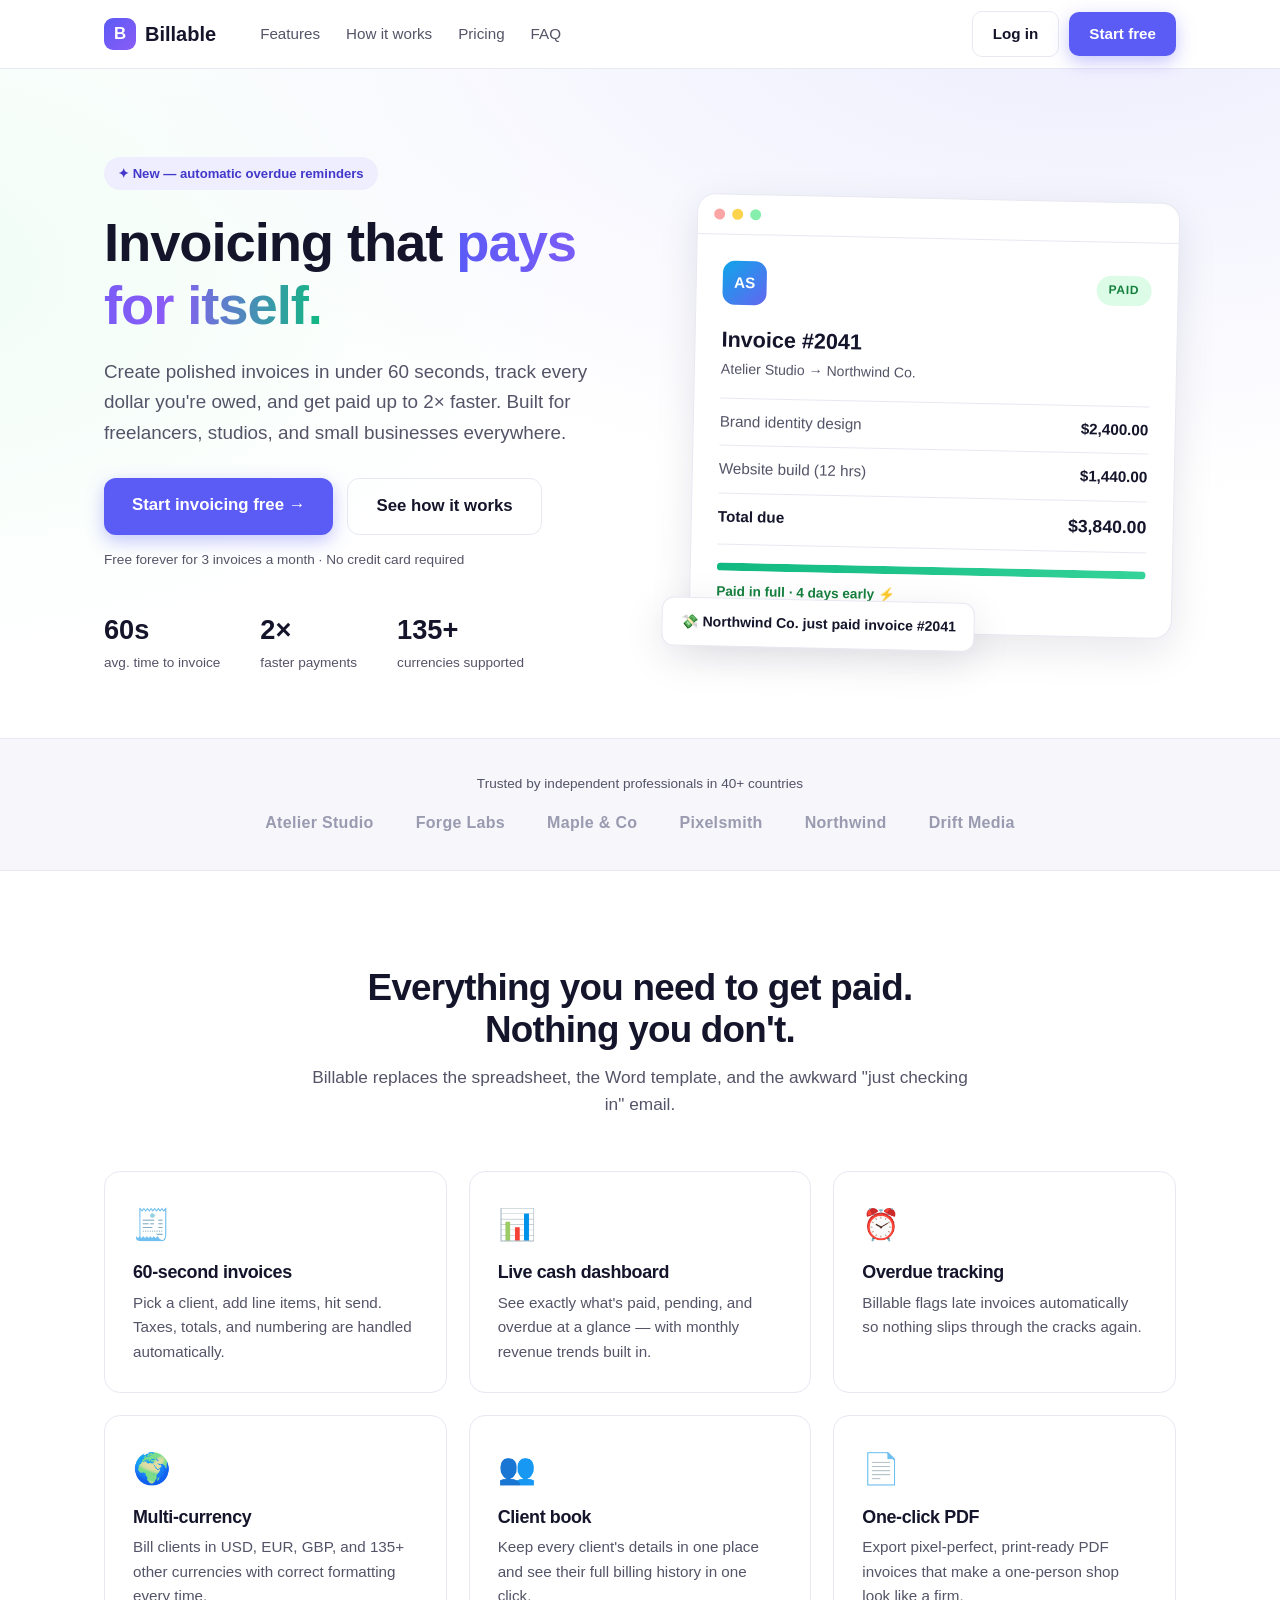
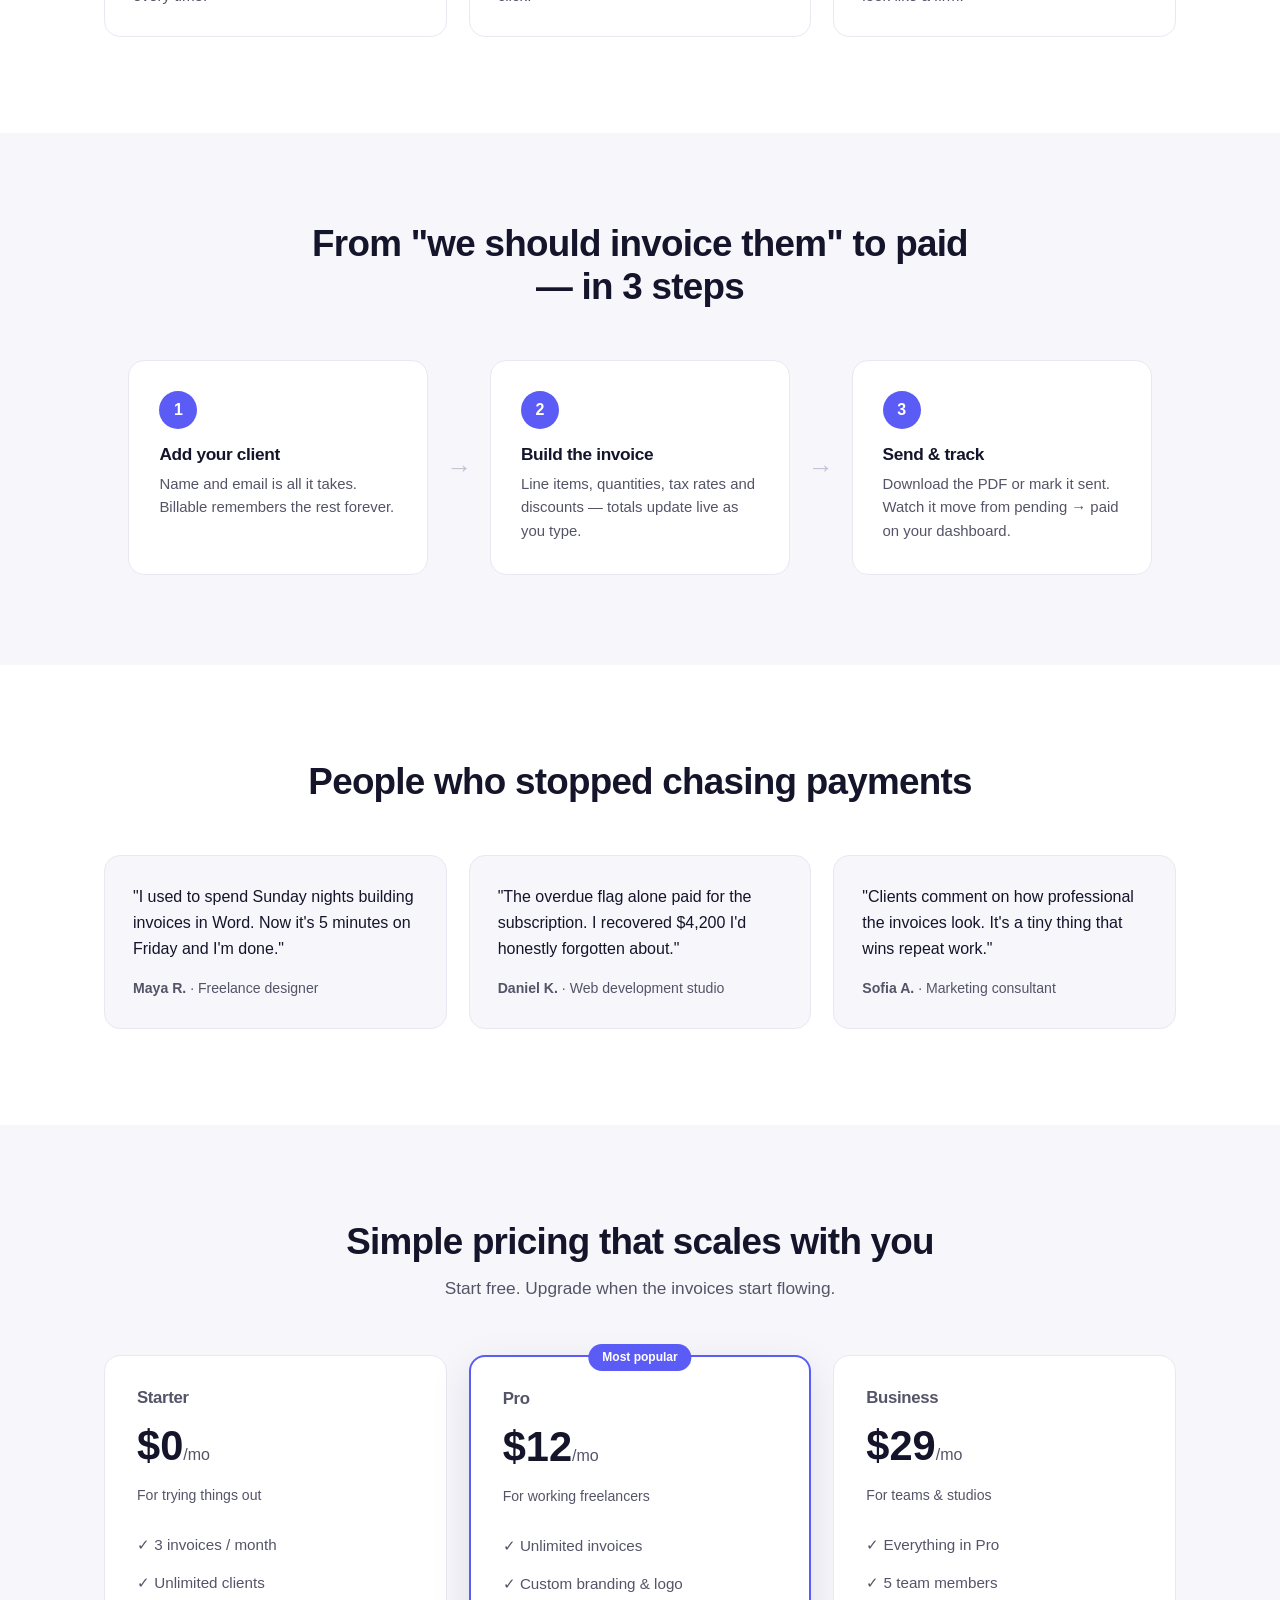
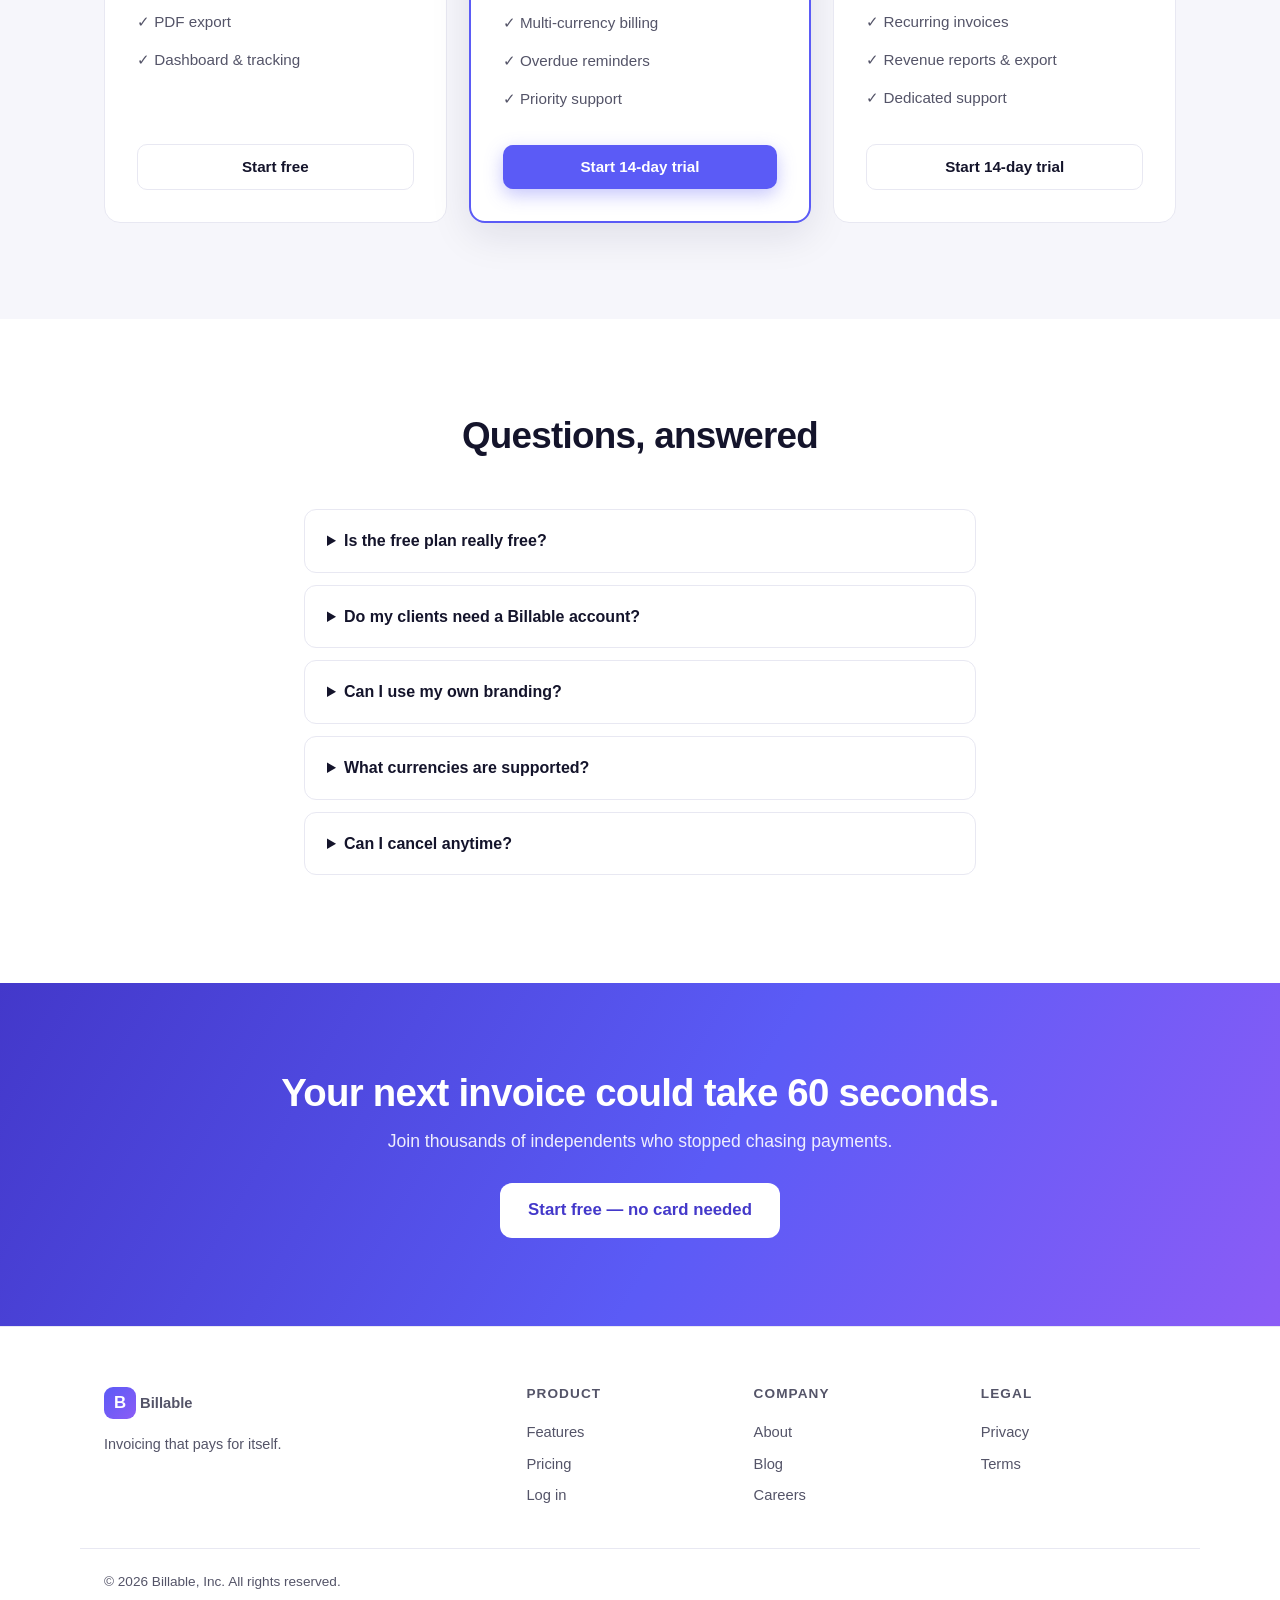
==== index.html @ 3b069d5a "Build Billable: invoicing SaaS with landing page and full web app - Marketing landing page with feat" ====
<!DOCTYPE html>
<html lang="en">
<head>
<meta charset="UTF-8">
<meta name="viewport" content="width=device-width, initial-scale=1.0">
<title>Billable — Invoicing that pays for itself</title>
<meta name="description" content="Billable is the fastest way for freelancers and small businesses to create beautiful invoices, track payments, and get paid on time.">
<link rel="icon" href="data:image/svg+xml,<svg xmlns='http://www.w3.org/2000/svg' viewBox='0 0 100 100'><rect width='100' height='100' rx='22' fill='%235b5bf6'/><text x='50' y='70' font-size='58' text-anchor='middle' fill='white' font-family='Arial' font-weight='bold'>B</text></svg>">
<link rel="preconnect" href="https://fonts.googleapis.com">
<link rel="stylesheet" href="css/landing.css">
</head>
<body>

<header class="nav-wrap">
  <nav class="nav container">
    <a class="logo" href="index.html"><span class="logo-mark">B</span> Billable</a>
    <div class="nav-links" id="navLinks">
      <a href="#features">Features</a>
      <a href="#how">How it works</a>
      <a href="#pricing">Pricing</a>
      <a href="#faq">FAQ</a>
    </div>
    <div class="nav-cta">
      <a href="app.html" class="btn btn-ghost">Log in</a>
      <a href="app.html#signup" class="btn btn-primary">Start free</a>
    </div>
    <button class="nav-burger" id="navBurger" aria-label="Menu">☰</button>
  </nav>
</header>

<main>
  <!-- HERO -->
  <section class="hero">
    <div class="container hero-grid">
      <div class="hero-copy">
        <div class="pill">✦ New — automatic overdue reminders</div>
        <h1>Invoicing that <span class="grad">pays for itself.</span></h1>
        <p class="lead">Create polished invoices in under 60 seconds, track every dollar you're owed, and get paid up to 2× faster. Built for freelancers, studios, and small businesses everywhere.</p>
        <div class="hero-actions">
          <a href="app.html#signup" class="btn btn-primary btn-lg">Start invoicing free →</a>
          <a href="#how" class="btn btn-ghost btn-lg">See how it works</a>
        </div>
        <p class="micro">Free forever for 3 invoices a month · No credit card required</p>
        <div class="hero-stats">
          <div><strong>60s</strong><span>avg. time to invoice</span></div>
          <div><strong>2×</strong><span>faster payments</span></div>
          <div><strong>135+</strong><span>currencies supported</span></div>
        </div>
      </div>
      <div class="hero-visual">
        <div class="mock-window">
          <div class="mock-bar"><span></span><span></span><span></span></div>
          <div class="mock-body">
            <div class="mock-invoice">
              <div class="mi-head">
                <div class="mi-logo">AS</div>
                <div class="mi-status">PAID</div>
              </div>
              <div class="mi-title">Invoice #2041</div>
              <div class="mi-sub">Atelier Studio → Northwind Co.</div>
              <div class="mi-rows">
                <div class="mi-row"><span>Brand identity design</span><b>$2,400.00</b></div>
                <div class="mi-row"><span>Website build (12 hrs)</span><b>$1,440.00</b></div>
                <div class="mi-row mi-total"><span>Total due</span><b>$3,840.00</b></div>
              </div>
              <div class="mi-paidbar"><div></div></div>
              <div class="mi-foot">Paid in full · 4 days early ⚡</div>
            </div>
            <div class="mock-toast">💸 Northwind Co. just paid invoice #2041</div>
          </div>
        </div>
      </div>
    </div>
  </section>

  <!-- LOGOS -->
  <section class="logos">
    <div class="container">
      <p>Trusted by independent professionals in 40+ countries</p>
      <div class="logo-row">
        <span>Atelier&nbsp;Studio</span><span>Forge&nbsp;Labs</span><span>Maple&nbsp;&amp;&nbsp;Co</span><span>Pixelsmith</span><span>Northwind</span><span>Drift&nbsp;Media</span>
      </div>
    </div>
  </section>

  <!-- FEATURES -->
  <section class="features" id="features">
    <div class="container">
      <div class="section-head">
        <h2>Everything you need to get paid. Nothing you don't.</h2>
        <p>Billable replaces the spreadsheet, the Word template, and the awkward "just checking in" email.</p>
      </div>
      <div class="feature-grid">
        <div class="feature-card">
          <div class="fc-icon">🧾</div>
          <h3>60-second invoices</h3>
          <p>Pick a client, add line items, hit send. Taxes, totals, and numbering are handled automatically.</p>
        </div>
        <div class="feature-card">
          <div class="fc-icon">📊</div>
          <h3>Live cash dashboard</h3>
          <p>See exactly what's paid, pending, and overdue at a glance — with monthly revenue trends built in.</p>
        </div>
        <div class="feature-card">
          <div class="fc-icon">⏰</div>
          <h3>Overdue tracking</h3>
          <p>Billable flags late invoices automatically so nothing slips through the cracks again.</p>
        </div>
        <div class="feature-card">
          <div class="fc-icon">🌍</div>
          <h3>Multi-currency</h3>
          <p>Bill clients in USD, EUR, GBP, and 135+ other currencies with correct formatting every time.</p>
        </div>
        <div class="feature-card">
          <div class="fc-icon">👥</div>
          <h3>Client book</h3>
          <p>Keep every client's details in one place and see their full billing history in one click.</p>
        </div>
        <div class="feature-card">
          <div class="fc-icon">📄</div>
          <h3>One-click PDF</h3>
          <p>Export pixel-perfect, print-ready PDF invoices that make a one-person shop look like a firm.</p>
        </div>
      </div>
    </div>
  </section>

  <!-- HOW IT WORKS -->
  <section class="how" id="how">
    <div class="container">
      <div class="section-head">
        <h2>From "we should invoice them" to paid — in 3 steps</h2>
      </div>
      <div class="steps">
        <div class="step">
          <div class="step-num">1</div>
          <h3>Add your client</h3>
          <p>Name and email is all it takes. Billable remembers the rest forever.</p>
        </div>
        <div class="step-arrow">→</div>
        <div class="step">
          <div class="step-num">2</div>
          <h3>Build the invoice</h3>
          <p>Line items, quantities, tax rates and discounts — totals update live as you type.</p>
        </div>
        <div class="step-arrow">→</div>
        <div class="step">
          <div class="step-num">3</div>
          <h3>Send &amp; track</h3>
          <p>Download the PDF or mark it sent. Watch it move from pending → paid on your dashboard.</p>
        </div>
      </div>
    </div>
  </section>

  <!-- TESTIMONIALS -->
  <section class="quotes">
    <div class="container">
      <div class="section-head"><h2>People who stopped chasing payments</h2></div>
      <div class="quote-grid">
        <figure class="quote">
          <blockquote>"I used to spend Sunday nights building invoices in Word. Now it's 5 minutes on Friday and I'm done."</blockquote>
          <figcaption><b>Maya R.</b> · Freelance designer</figcaption>
        </figure>
        <figure class="quote">
          <blockquote>"The overdue flag alone paid for the subscription. I recovered $4,200 I'd honestly forgotten about."</blockquote>
          <figcaption><b>Daniel K.</b> · Web development studio</figcaption>
        </figure>
        <figure class="quote">
          <blockquote>"Clients comment on how professional the invoices look. It's a tiny thing that wins repeat work."</blockquote>
          <figcaption><b>Sofia A.</b> · Marketing consultant</figcaption>
        </figure>
      </div>
    </div>
  </section>

  <!-- PRICING -->
  <section class="pricing" id="pricing">
    <div class="container">
      <div class="section-head">
        <h2>Simple pricing that scales with you</h2>
        <p>Start free. Upgrade when the invoices start flowing.</p>
      </div>
      <div class="price-grid">
        <div class="price-card">
          <h3>Starter</h3>
          <div class="price"><span>$0</span>/mo</div>
          <p class="price-sub">For trying things out</p>
          <ul>
            <li>✓ 3 invoices / month</li>
            <li>✓ Unlimited clients</li>
            <li>✓ PDF export</li>
            <li>✓ Dashboard &amp; tracking</li>
          </ul>
          <a href="app.html#signup" class="btn btn-ghost btn-block">Start free</a>
        </div>
        <div class="price-card price-featured">
          <div class="badge">Most popular</div>
          <h3>Pro</h3>
          <div class="price"><span>$12</span>/mo</div>
          <p class="price-sub">For working freelancers</p>
          <ul>
            <li>✓ Unlimited invoices</li>
            <li>✓ Custom branding &amp; logo</li>
            <li>✓ Multi-currency billing</li>
            <li>✓ Overdue reminders</li>
            <li>✓ Priority support</li>
          </ul>
          <a href="app.html#signup" class="btn btn-primary btn-block">Start 14-day trial</a>
        </div>
        <div class="price-card">
          <h3>Business</h3>
          <div class="price"><span>$29</span>/mo</div>
          <p class="price-sub">For teams &amp; studios</p>
          <ul>
            <li>✓ Everything in Pro</li>
            <li>✓ 5 team members</li>
            <li>✓ Recurring invoices</li>
            <li>✓ Revenue reports &amp; export</li>
            <li>✓ Dedicated support</li>
          </ul>
          <a href="app.html#signup" class="btn btn-ghost btn-block">Start 14-day trial</a>
        </div>
      </div>
    </div>
  </section>

  <!-- FAQ -->
  <section class="faq" id="faq">
    <div class="container faq-narrow">
      <div class="section-head"><h2>Questions, answered</h2></div>
      <details><summary>Is the free plan really free?</summary><p>Yes — 3 invoices per month, forever, with no credit card required. Upgrade only when you outgrow it.</p></details>
      <details><summary>Do my clients need a Billable account?</summary><p>No. You send them a standard PDF invoice. They never have to sign up for anything.</p></details>
      <details><summary>Can I use my own branding?</summary><p>Pro and Business plans let you add your business name, logo mark, and accent details to every invoice.</p></details>
      <details><summary>What currencies are supported?</summary><p>USD, EUR, GBP, CAD, AUD, JPY, INR and 130+ more — formatted correctly for each region.</p></details>
      <details><summary>Can I cancel anytime?</summary><p>Anytime, in one click, no emails to support required. Your data stays exportable.</p></details>
    </div>
  </section>

  <!-- FINAL CTA -->
  <section class="final-cta">
    <div class="container">
      <h2>Your next invoice could take 60 seconds.</h2>
      <p>Join thousands of independents who stopped chasing payments.</p>
      <a href="app.html#signup" class="btn btn-light btn-lg">Start free — no card needed</a>
    </div>
  </section>
</main>

<footer class="footer">
  <div class="container footer-grid">
    <div>
      <a class="logo" href="index.html"><span class="logo-mark">B</span> Billable</a>
      <p>Invoicing that pays for itself.</p>
    </div>
    <div>
      <h4>Product</h4>
      <a href="#features">Features</a>
      <a href="#pricing">Pricing</a>
      <a href="app.html">Log in</a>
    </div>
    <div>
      <h4>Company</h4>
      <a href="#">About</a>
      <a href="#">Blog</a>
      <a href="#">Careers</a>
    </div>
    <div>
      <h4>Legal</h4>
      <a href="#">Privacy</a>
      <a href="#">Terms</a>
    </div>
  </div>
  <div class="container footer-base">© 2026 Billable, Inc. All rights reserved.</div>
</footer>

<script>
document.getElementById('navBurger').addEventListener('click', () => {
  document.getElementById('navLinks').classList.toggle('open');
});
// Reveal-on-scroll
const io = new IntersectionObserver(entries => {
  entries.forEach(e => { if (e.isIntersecting) e.target.classList.add('in'); });
}, { threshold: 0.12 });
document.querySelectorAll('.feature-card, .step, .quote, .price-card, .section-head').forEach(el => {
  el.classList.add('reveal'); io.observe(el);
});
</script>
</body>
</html>
---- css/landing.css ----
:root {
  --ink: #14142b;
  --ink-soft: #545468;
  --bg: #ffffff;
  --bg-soft: #f6f6fb;
  --line: #e8e8f2;
  --brand: #5b5bf6;
  --brand-deep: #4338ca;
  --brand-soft: #eeeefe;
  --accent: #10b981;
  --radius: 16px;
  --shadow: 0 12px 40px rgba(20, 20, 60, 0.10);
  font-size: 16px;
}

* { margin: 0; padding: 0; box-sizing: border-box; }
html { scroll-behavior: smooth; }
body {
  font-family: "Segoe UI", -apple-system, BlinkMacSystemFont, Roboto, "Helvetica Neue", Arial, sans-serif;
  color: var(--ink);
  background: var(--bg);
  line-height: 1.6;
  -webkit-font-smoothing: antialiased;
}
.container { max-width: 1120px; margin: 0 auto; padding: 0 24px; }
h1, h2, h3 { line-height: 1.15; letter-spacing: -0.02em; }
a { text-decoration: none; color: inherit; }

/* ---------- Buttons ---------- */
.btn {
  display: inline-block; padding: 10px 20px; border-radius: 10px;
  font-weight: 600; font-size: 0.95rem; transition: all .18s ease; cursor: pointer; border: none;
}
.btn-primary { background: var(--brand); color: #fff; box-shadow: 0 6px 18px rgba(91,91,246,.35); }
.btn-primary:hover { background: var(--brand-deep); transform: translateY(-1px); }
.btn-ghost { background: transparent; color: var(--ink); border: 1.5px solid var(--line); }
.btn-ghost:hover { border-color: var(--brand); color: var(--brand); }
.btn-light { background: #fff; color: var(--brand-deep); }
.btn-light:hover { transform: translateY(-1px); box-shadow: 0 8px 24px rgba(0,0,0,.18); }
.btn-lg { padding: 14px 28px; font-size: 1.05rem; border-radius: 12px; }
.btn-block { display: block; text-align: center; }

/* ---------- Nav ---------- */
.nav-wrap {
  position: sticky; top: 0; z-index: 50;
  background: rgba(255,255,255,.85); backdrop-filter: blur(12px);
  border-bottom: 1px solid var(--line);
}
.nav { display: flex; align-items: center; gap: 32px; height: 68px; }
.logo { font-weight: 800; font-size: 1.25rem; display: flex; align-items: center; gap: 9px; }
.logo-mark {
  width: 32px; height: 32px; border-radius: 9px; background: linear-gradient(135deg, var(--brand), #8b5cf6);
  color: #fff; display: inline-flex; align-items: center; justify-content: center; font-size: 1.05rem;
}
.nav-links { display: flex; gap: 26px; margin-left: 12px; }
.nav-links a { color: var(--ink-soft); font-weight: 500; font-size: .95rem; }
.nav-links a:hover { color: var(--ink); }
.nav-cta { margin-left: auto; display: flex; gap: 10px; align-items: center; }
.nav-burger { display: none; background: none; border: none; font-size: 1.5rem; cursor: pointer; }

/* ---------- Hero ---------- */
.hero { padding: 88px 0 64px; background:
  radial-gradient(1000px 500px at 85% -10%, var(--brand-soft), transparent),
  radial-gradient(700px 400px at -10% 30%, #f0fdf6, transparent);
}
.hero-grid { display: grid; grid-template-columns: 1.05fr .95fr; gap: 56px; align-items: center; }
.pill {
  display: inline-block; background: var(--brand-soft); color: var(--brand-deep);
  font-weight: 600; font-size: .82rem; padding: 6px 14px; border-radius: 999px; margin-bottom: 22px;
}
.hero h1 { font-size: 3.4rem; font-weight: 800; margin-bottom: 20px; }
.grad {
  background: linear-gradient(90deg, var(--brand), #8b5cf6 55%, var(--accent));
  -webkit-background-clip: text; background-clip: text; color: transparent;
}
.lead { font-size: 1.18rem; color: var(--ink-soft); max-width: 34rem; margin-bottom: 30px; }
.hero-actions { display: flex; gap: 14px; flex-wrap: wrap; margin-bottom: 14px; }
.micro { font-size: .85rem; color: var(--ink-soft); }
.hero-stats { display: flex; gap: 40px; margin-top: 38px; }
.hero-stats div { display: flex; flex-direction: column; }
.hero-stats strong { font-size: 1.7rem; font-weight: 800; color: var(--ink); }
.hero-stats span { font-size: .85rem; color: var(--ink-soft); }

/* Hero mock window */
.hero-visual { position: relative; }
.mock-window {
  background: #fff; border-radius: 18px; box-shadow: var(--shadow);
  border: 1px solid var(--line); overflow: visible;
  transform: rotate(1.2deg); animation: floaty 7s ease-in-out infinite;
}
@keyframes floaty { 0%,100% { transform: rotate(1.2deg) translateY(0);} 50% { transform: rotate(1.2deg) translateY(-10px);} }
.mock-bar { display: flex; gap: 7px; padding: 14px 16px; border-bottom: 1px solid var(--line); }
.mock-bar span { width: 11px; height: 11px; border-radius: 50%; background: var(--line); }
.mock-bar span:first-child { background: #fca5a5; }
.mock-bar span:nth-child(2) { background: #fcd34d; }
.mock-bar span:nth-child(3) { background: #86efac; }
.mock-body { padding: 26px; position: relative; }
.mock-invoice { font-size: .95rem; }
.mi-head { display: flex; justify-content: space-between; align-items: center; margin-bottom: 18px; }
.mi-logo {
  width: 44px; height: 44px; border-radius: 12px; background: linear-gradient(135deg,#0ea5e9,#6366f1);
  color: #fff; font-weight: 800; display: flex; align-items: center; justify-content: center;
}
.mi-status { background: #dcfce7; color: #15803d; font-weight: 700; font-size: .75rem; padding: 5px 12px; border-radius: 999px; letter-spacing: .06em; }
.mi-title { font-weight: 800; font-size: 1.35rem; }
.mi-sub { color: var(--ink-soft); font-size: .88rem; margin-bottom: 18px; }
.mi-rows { border-top: 1px solid var(--line); }
.mi-row { display: flex; justify-content: space-between; padding: 11px 0; border-bottom: 1px solid var(--line); color: var(--ink-soft); }
.mi-row b { color: var(--ink); }
.mi-total { font-weight: 700; color: var(--ink); }
.mi-total b { font-size: 1.1rem; }
.mi-paidbar { height: 8px; background: var(--bg-soft); border-radius: 999px; margin: 18px 0 10px; overflow: hidden; }
.mi-paidbar div { height: 100%; width: 100%; border-radius: 999px; background: linear-gradient(90deg, var(--accent), #34d399); animation: fillbar 2.2s ease forwards; }
@keyframes fillbar { from { width: 0; } to { width: 100%; } }
.mi-foot { font-size: .85rem; color: #15803d; font-weight: 600; }
.mock-toast {
  position: absolute; bottom: -18px; left: -28px; background: #fff; border: 1px solid var(--line);
  box-shadow: var(--shadow); border-radius: 12px; padding: 12px 18px; font-size: .88rem; font-weight: 600;
  animation: toastpop .7s ease .9s backwards;
}
@keyframes toastpop { from { opacity: 0; transform: translateY(14px) scale(.96); } to { opacity: 1; transform: none; } }

/* ---------- Logos ---------- */
.logos { padding: 34px 0; border-top: 1px solid var(--line); border-bottom: 1px solid var(--line); background: var(--bg-soft); }
.logos p { text-align: center; color: var(--ink-soft); font-size: .85rem; margin-bottom: 16px; }
.logo-row { display: flex; justify-content: center; gap: 42px; flex-wrap: wrap; color: #9a9ab0; font-weight: 700; letter-spacing: .02em; }

/* ---------- Sections ---------- */
section { scroll-margin-top: 80px; }
.section-head { text-align: center; max-width: 42rem; margin: 0 auto 52px; }
.section-head h2 { font-size: 2.3rem; font-weight: 800; margin-bottom: 12px; }
.section-head p { color: var(--ink-soft); font-size: 1.08rem; }
.features { padding: 96px 0; }
.feature-grid { display: grid; grid-template-columns: repeat(3, 1fr); gap: 22px; }
.feature-card {
  background: #fff; border: 1px solid var(--line); border-radius: var(--radius); padding: 28px;
  transition: transform .2s ease, box-shadow .2s ease;
}
.feature-card:hover { transform: translateY(-4px); box-shadow: var(--shadow); }
.fc-icon { font-size: 1.9rem; margin-bottom: 14px; }
.feature-card h3 { font-size: 1.12rem; margin-bottom: 8px; }
.feature-card p { color: var(--ink-soft); font-size: .95rem; }

.how { padding: 90px 0; background: var(--bg-soft); }
.steps { display: flex; align-items: stretch; gap: 18px; justify-content: center; }
.step { background: #fff; border: 1px solid var(--line); border-radius: var(--radius); padding: 30px; flex: 1; max-width: 300px; }
.step-num {
  width: 38px; height: 38px; border-radius: 50%; background: var(--brand); color: #fff;
  display: flex; align-items: center; justify-content: center; font-weight: 800; margin-bottom: 16px;
}
.step h3 { margin-bottom: 8px; font-size: 1.08rem; }
.step p { color: var(--ink-soft); font-size: .93rem; }
.step-arrow { align-self: center; font-size: 1.6rem; color: #c2c2d6; }

.quotes { padding: 96px 0; }
.quote-grid { display: grid; grid-template-columns: repeat(3, 1fr); gap: 22px; }
.quote { background: var(--bg-soft); border-radius: var(--radius); padding: 28px; border: 1px solid var(--line); }
.quote blockquote { font-size: 1rem; margin-bottom: 16px; color: var(--ink); }
.quote figcaption { color: var(--ink-soft); font-size: .88rem; }

/* ---------- Pricing ---------- */
.pricing { padding: 96px 0; background: var(--bg-soft); }
.price-grid { display: grid; grid-template-columns: repeat(3, 1fr); gap: 22px; align-items: stretch; }
.price-card {
  background: #fff; border: 1px solid var(--line); border-radius: var(--radius); padding: 32px;
  position: relative; display: flex; flex-direction: column;
}
.price-featured { border: 2px solid var(--brand); box-shadow: var(--shadow); transform: scale(1.03); }
.badge {
  position: absolute; top: -13px; left: 50%; transform: translateX(-50%);
  background: var(--brand); color: #fff; font-size: .75rem; font-weight: 700; padding: 4px 14px; border-radius: 999px;
}
.price-card h3 { font-size: 1.05rem; color: var(--ink-soft); margin-bottom: 6px; }
.price { font-size: 1rem; color: var(--ink-soft); margin-bottom: 4px; }
.price span { font-size: 2.6rem; font-weight: 800; color: var(--ink); }
.price-sub { color: var(--ink-soft); font-size: .88rem; margin-bottom: 20px; }
.price-card ul { list-style: none; margin-bottom: 26px; flex: 1; }
.price-card li { padding: 7px 0; color: var(--ink-soft); font-size: .95rem; }

/* ---------- FAQ ---------- */
.faq { padding: 96px 0; }
.faq-narrow { max-width: 720px; }
.faq details { border: 1px solid var(--line); border-radius: 12px; padding: 18px 22px; margin-bottom: 12px; background: #fff; }
.faq summary { font-weight: 600; cursor: pointer; }
.faq details[open] { border-color: var(--brand); }
.faq details p { margin-top: 10px; color: var(--ink-soft); font-size: .95rem; }

/* ---------- Final CTA ---------- */
.final-cta {
  padding: 88px 0; text-align: center; color: #fff;
  background: linear-gradient(120deg, var(--brand-deep), var(--brand) 55%, #8b5cf6);
}
.final-cta h2 { font-size: 2.4rem; font-weight: 800; margin-bottom: 12px; }
.final-cta p { opacity: .9; margin-bottom: 28px; font-size: 1.1rem; }

/* ---------- Footer ---------- */
.footer { padding: 56px 0 28px; border-top: 1px solid var(--line); }
.footer-grid { display: grid; grid-template-columns: 2fr 1fr 1fr 1fr; gap: 32px; margin-bottom: 36px; }
.footer-grid p { color: var(--ink-soft); font-size: .9rem; margin-top: 10px; }
.footer h4 { font-size: .85rem; text-transform: uppercase; letter-spacing: .08em; color: var(--ink-soft); margin-bottom: 12px; }
.footer-grid a { display: block; color: var(--ink-soft); font-size: .92rem; padding: 4px 0; }
.footer-grid a:hover { color: var(--brand); }
.footer-base { padding-top: 22px; border-top: 1px solid var(--line); color: var(--ink-soft); font-size: .85rem; }

/* ---------- Reveal ---------- */
.reveal { opacity: 0; transform: translateY(22px); transition: opacity .6s ease, transform .6s ease; }
.reveal.in { opacity: 1; transform: none; }

/* ---------- Responsive ---------- */
@media (max-width: 960px) {
  .hero h1 { font-size: 2.5rem; }
  .hero-grid { grid-template-columns: 1fr; gap: 44px; }
  .feature-grid, .quote-grid, .price-grid { grid-template-columns: 1fr; }
  .steps { flex-direction: column; align-items: center; }
  .step-arrow { transform: rotate(90deg); }
  .footer-grid { grid-template-columns: 1fr 1fr; }
  .nav-links { display: none; position: absolute; top: 68px; left: 0; right: 0; background: #fff;
    flex-direction: column; padding: 18px 24px; border-bottom: 1px solid var(--line); }
  .nav-links.open { display: flex; }
  .nav-burger { display: block; }
  .price-featured { transform: none; }
}
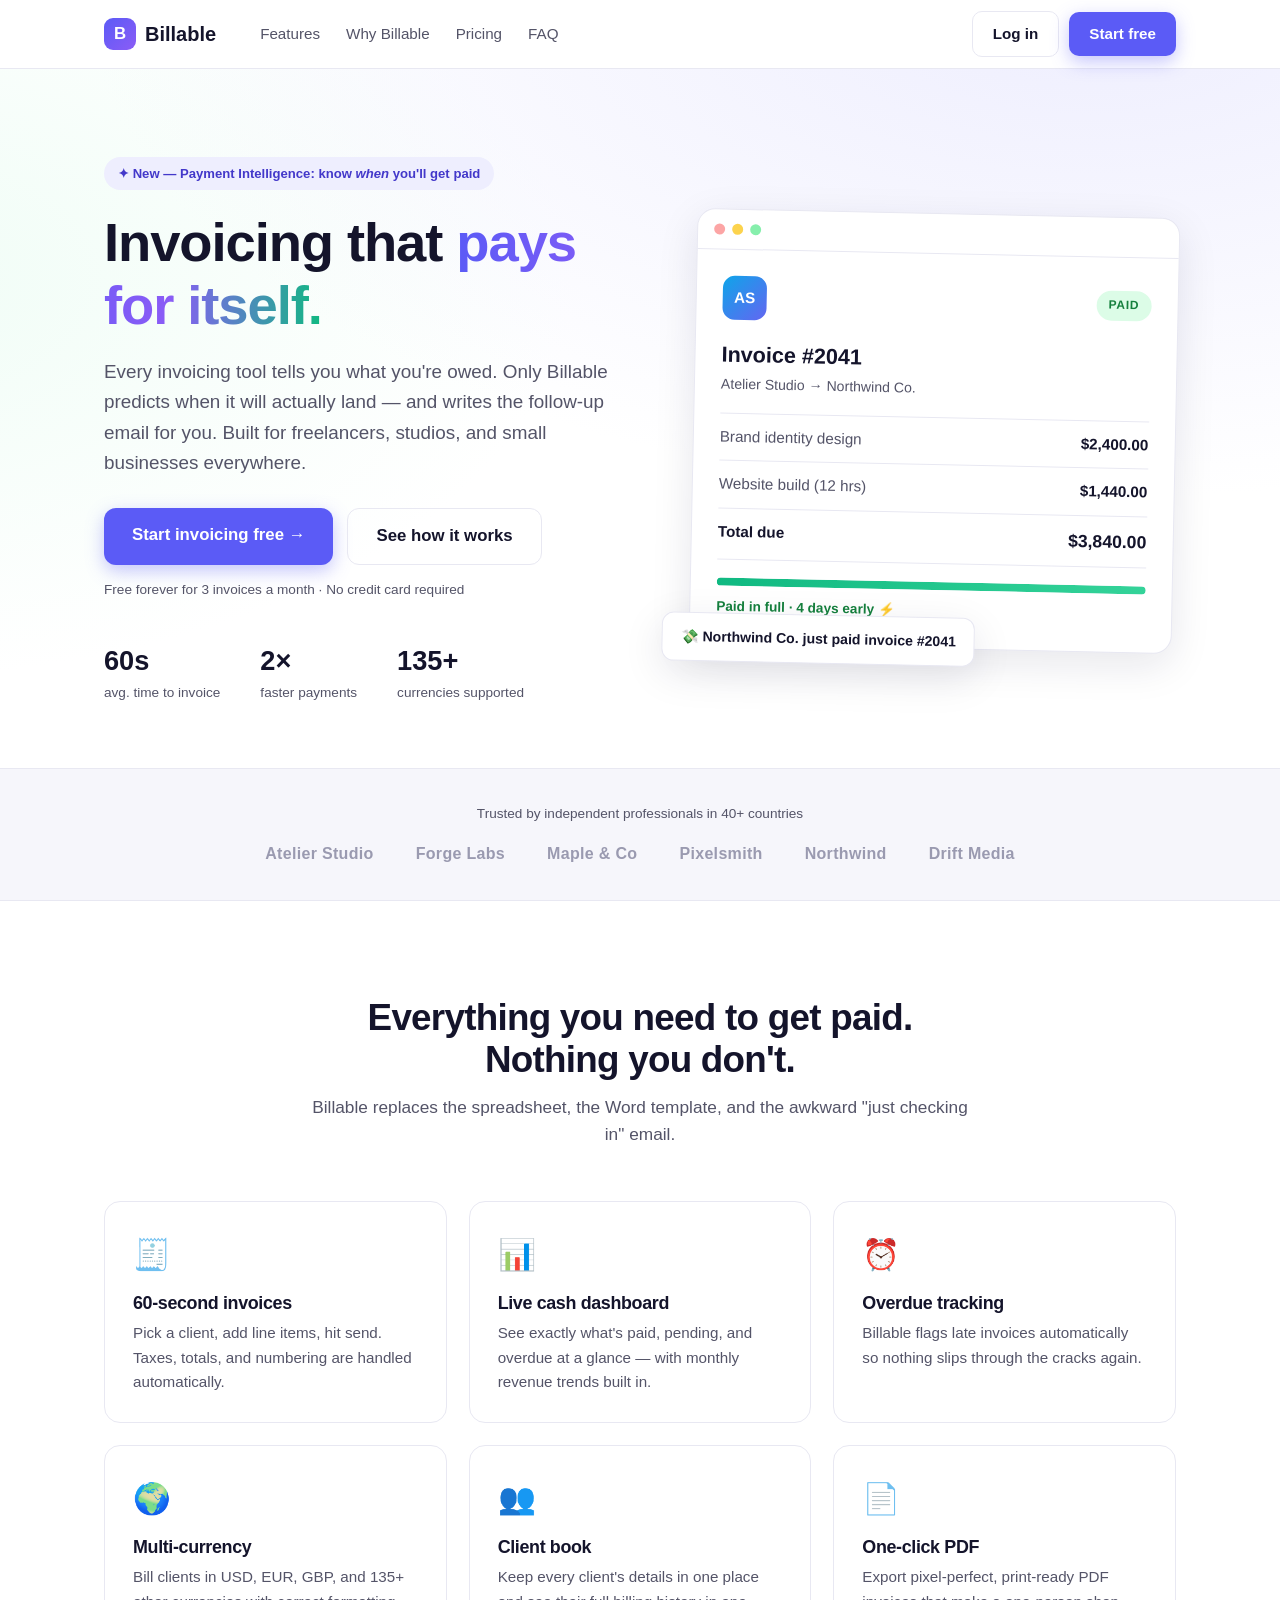
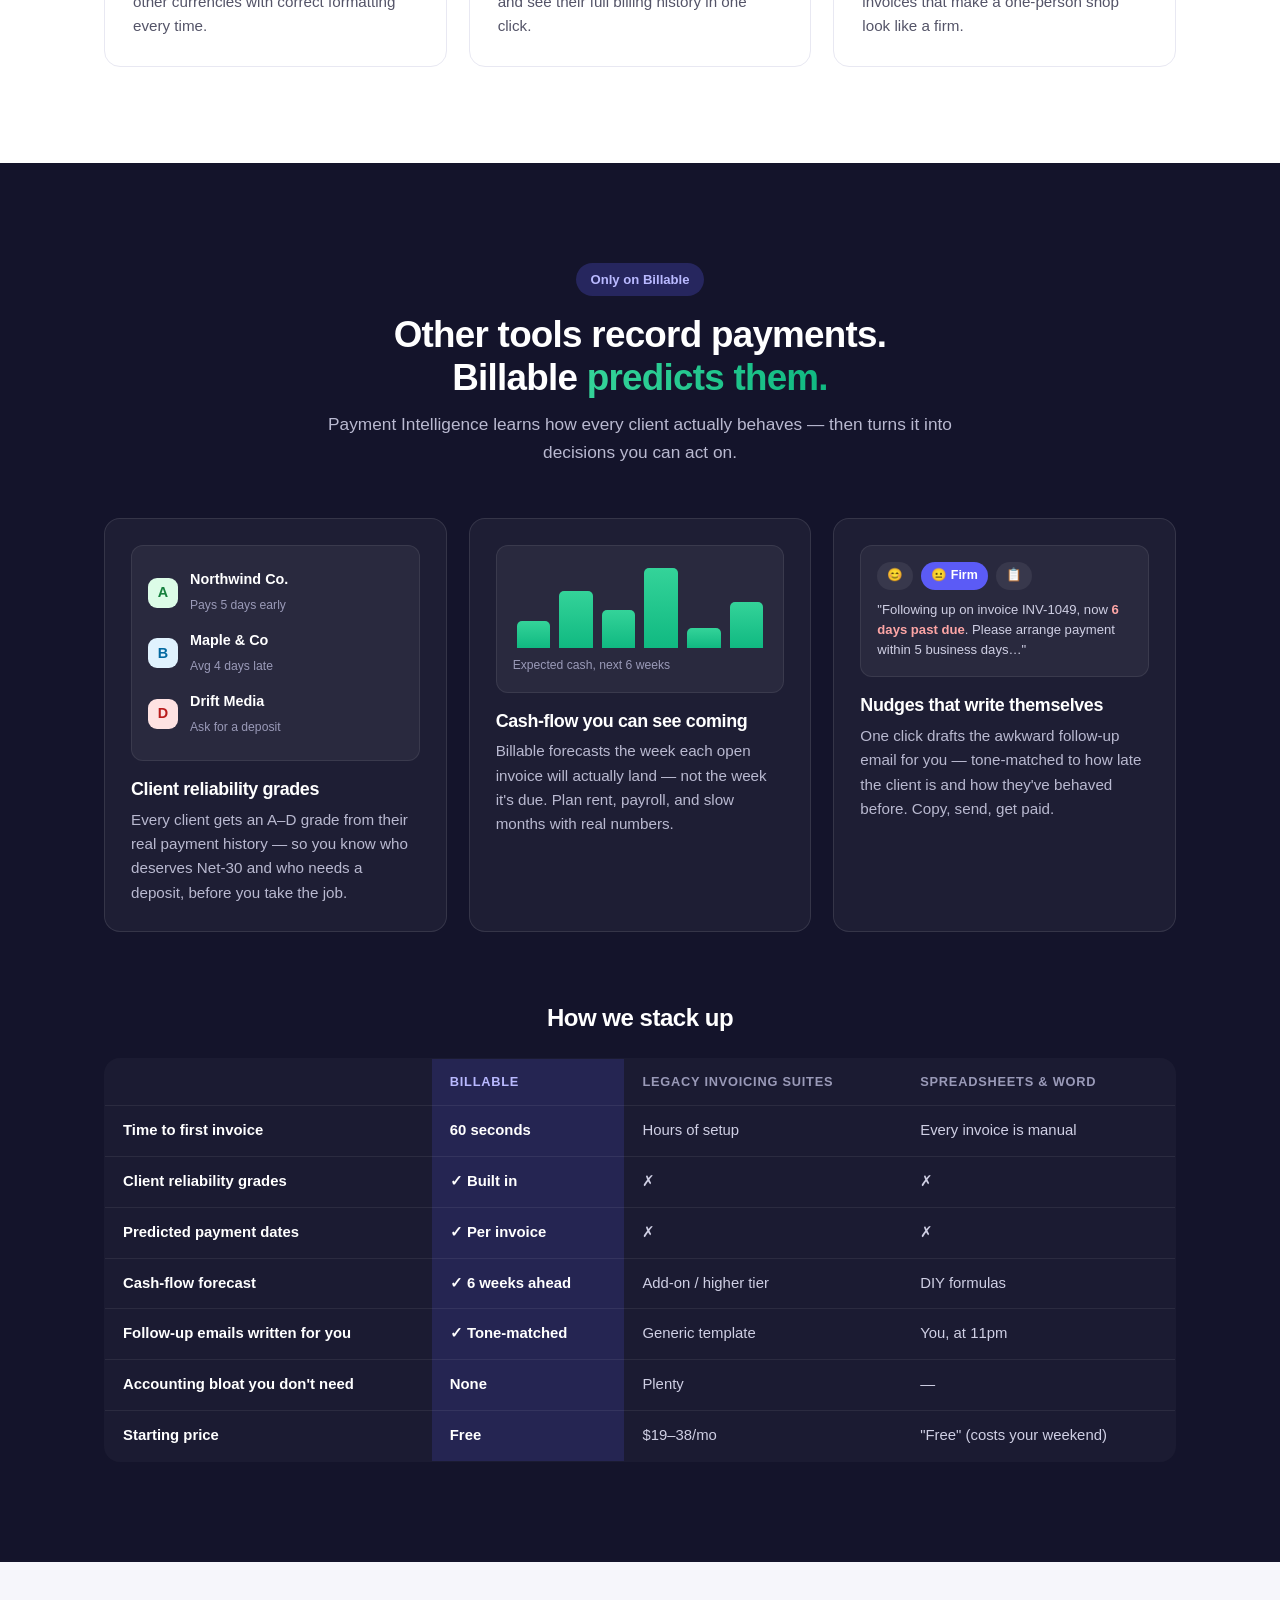
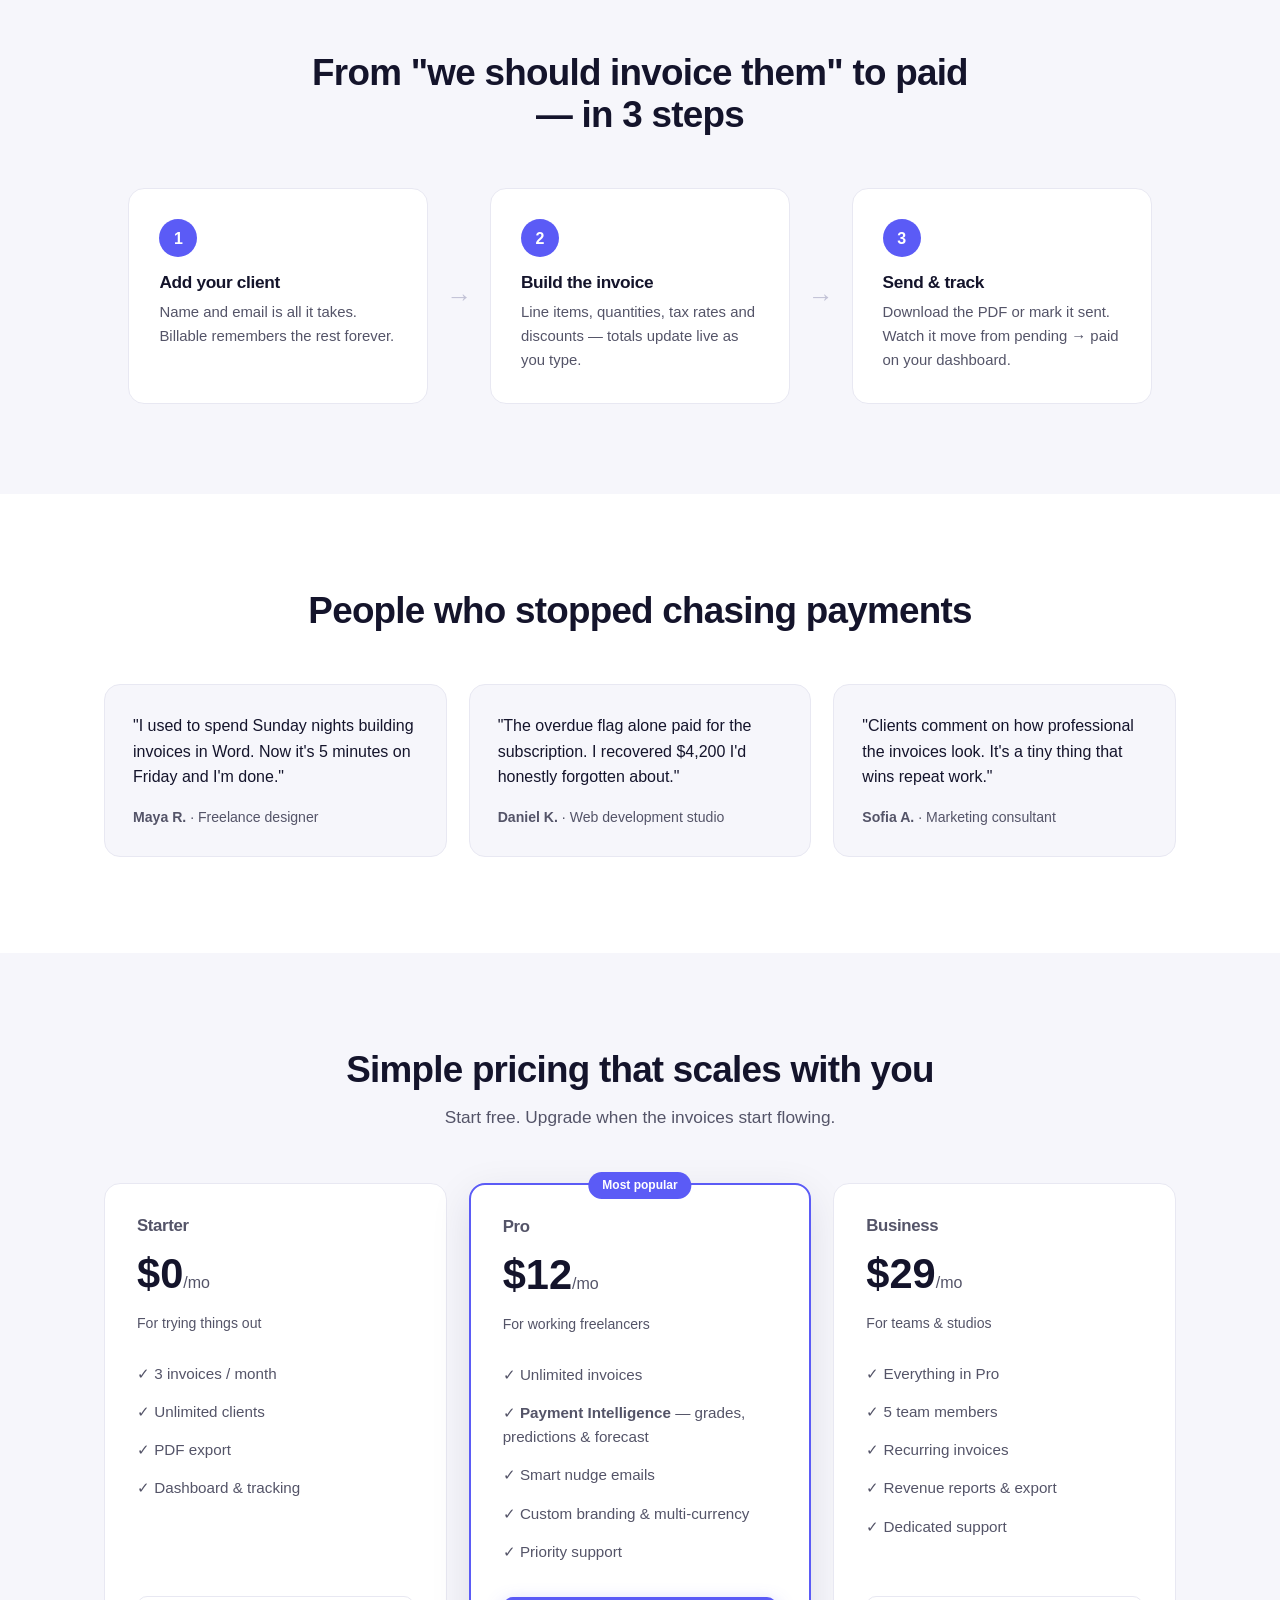
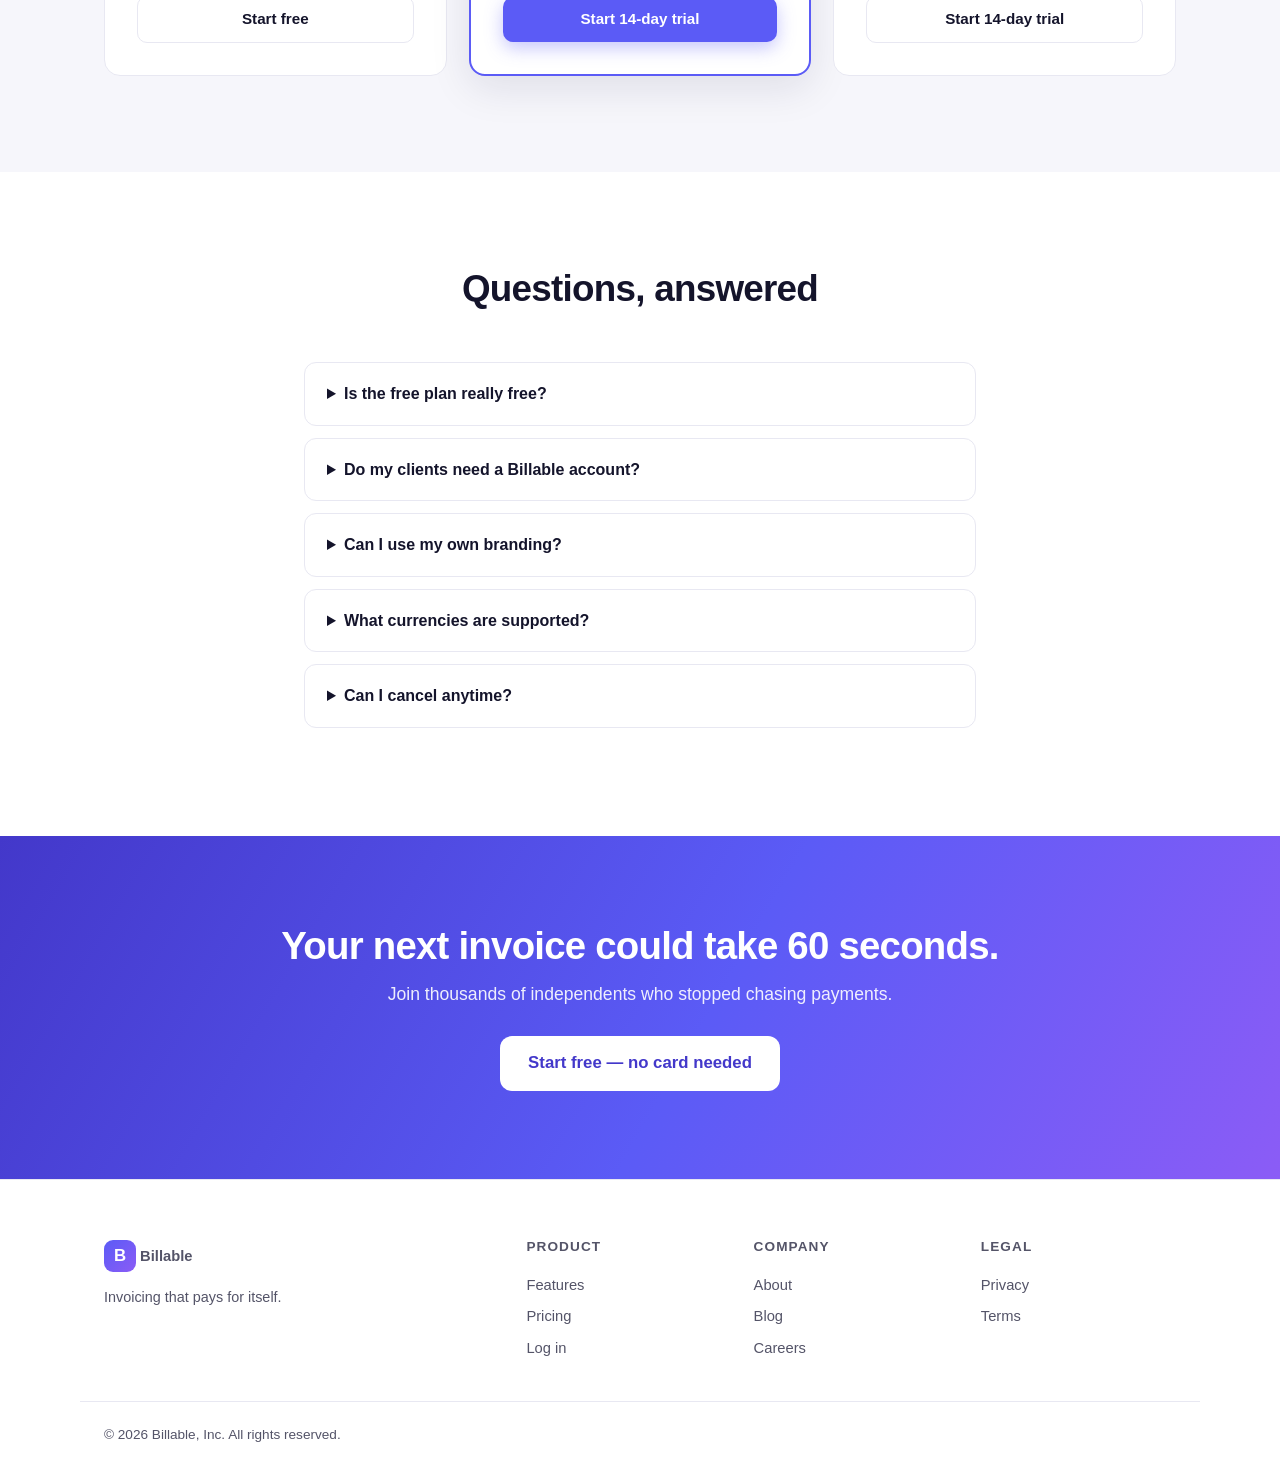
==== commit 6e3b672d: "Add Payment Intelligence: the differentiator vs legacy invoicing tools - Client reliability grades (" ====
--- a/index.html
+++ b/index.html
@@ -16,7 +16,7 @@
     <a class="logo" href="index.html"><span class="logo-mark">B</span> Billable</a>
     <div class="nav-links" id="navLinks">
       <a href="#features">Features</a>
-      <a href="#how">How it works</a>
+      <a href="#intelligence">Why Billable</a>
       <a href="#pricing">Pricing</a>
       <a href="#faq">FAQ</a>
     </div>
@@ -33,9 +33,9 @@
   <section class="hero">
     <div class="container hero-grid">
       <div class="hero-copy">
-        <div class="pill">✦ New — automatic overdue reminders</div>
+        <div class="pill">✦ New — Payment Intelligence: know <i>when</i> you'll get paid</div>
         <h1>Invoicing that <span class="grad">pays for itself.</span></h1>
-        <p class="lead">Create polished invoices in under 60 seconds, track every dollar you're owed, and get paid up to 2× faster. Built for freelancers, studios, and small businesses everywhere.</p>
+        <p class="lead">Every invoicing tool tells you what you're owed. Only Billable predicts when it will actually land — and writes the follow-up email for you. Built for freelancers, studios, and small businesses everywhere.</p>
         <div class="hero-actions">
           <a href="app.html#signup" class="btn btn-primary btn-lg">Start invoicing free →</a>
           <a href="#how" class="btn btn-ghost btn-lg">See how it works</a>
@@ -125,6 +125,67 @@
     </div>
   </section>
 
+  <!-- PAYMENT INTELLIGENCE — the moat -->
+  <section class="intel" id="intelligence">
+    <div class="container">
+      <div class="section-head section-head-light">
+        <div class="pill pill-dark">Only on Billable</div>
+        <h2>Other tools record payments.<br>Billable <span class="grad-green">predicts them.</span></h2>
+        <p>Payment Intelligence learns how every client actually behaves — then turns it into decisions you can act on.</p>
+      </div>
+      <div class="intel-grid">
+        <div class="intel-card">
+          <div class="intel-visual">
+            <div class="ig-row"><span class="ig-grade ig-a">A</span><div><b>Northwind Co.</b><small>Pays 5 days early</small></div></div>
+            <div class="ig-row"><span class="ig-grade ig-b">B</span><div><b>Maple &amp; Co</b><small>Avg 4 days late</small></div></div>
+            <div class="ig-row"><span class="ig-grade ig-d">D</span><div><b>Drift Media</b><small>Ask for a deposit</small></div></div>
+          </div>
+          <h3>Client reliability grades</h3>
+          <p>Every client gets an A–D grade from their real payment history — so you know who deserves Net-30 and who needs a deposit, before you take the job.</p>
+        </div>
+        <div class="intel-card">
+          <div class="intel-visual">
+            <div class="ig-forecast">
+              <div style="height:34%"></div><div style="height:72%"></div><div style="height:48%"></div>
+              <div style="height:100%"></div><div style="height:26%"></div><div style="height:58%"></div>
+            </div>
+            <small class="ig-caption">Expected cash, next 6 weeks</small>
+          </div>
+          <h3>Cash-flow you can see coming</h3>
+          <p>Billable forecasts the week each open invoice will actually land — not the week it's due. Plan rent, payroll, and slow months with real numbers.</p>
+        </div>
+        <div class="intel-card">
+          <div class="intel-visual">
+            <div class="ig-email">
+              <div class="ig-tones"><span>😊</span><span class="on">😐 Firm</span><span>📋</span></div>
+              <p>"Following up on invoice INV-1049, now <b>6 days past due</b>. Please arrange payment within 5 business days…"</p>
+            </div>
+          </div>
+          <h3>Nudges that write themselves</h3>
+          <p>One click drafts the awkward follow-up email for you — tone-matched to how late the client is and how they've behaved before. Copy, send, get paid.</p>
+        </div>
+      </div>
+
+      <div class="compare">
+        <h3>How we stack up</h3>
+        <table class="compare-table">
+          <thead>
+            <tr><th></th><th class="ct-us">Billable</th><th>Legacy invoicing suites</th><th>Spreadsheets &amp; Word</th></tr>
+          </thead>
+          <tbody>
+            <tr><td>Time to first invoice</td><td class="ct-us">60 seconds</td><td>Hours of setup</td><td>Every invoice is manual</td></tr>
+            <tr><td>Client reliability grades</td><td class="ct-us">✓ Built in</td><td>✗</td><td>✗</td></tr>
+            <tr><td>Predicted payment dates</td><td class="ct-us">✓ Per invoice</td><td>✗</td><td>✗</td></tr>
+            <tr><td>Cash-flow forecast</td><td class="ct-us">✓ 6 weeks ahead</td><td>Add-on / higher tier</td><td>DIY formulas</td></tr>
+            <tr><td>Follow-up emails written for you</td><td class="ct-us">✓ Tone-matched</td><td>Generic template</td><td>You, at 11pm</td></tr>
+            <tr><td>Accounting bloat you don't need</td><td class="ct-us">None</td><td>Plenty</td><td>—</td></tr>
+            <tr><td>Starting price</td><td class="ct-us">Free</td><td>$19–38/mo</td><td>"Free" (costs your weekend)</td></tr>
+          </tbody>
+        </table>
+      </div>
+    </div>
+  </section>
+
   <!-- HOW IT WORKS -->
   <section class="how" id="how">
     <div class="container">
@@ -201,9 +262,9 @@
           <p class="price-sub">For working freelancers</p>
           <ul>
             <li>✓ Unlimited invoices</li>
-            <li>✓ Custom branding &amp; logo</li>
-            <li>✓ Multi-currency billing</li>
-            <li>✓ Overdue reminders</li>
+            <li>✓ <b>Payment Intelligence</b> — grades, predictions &amp; forecast</li>
+            <li>✓ Smart nudge emails</li>
+            <li>✓ Custom branding &amp; multi-currency</li>
             <li>✓ Priority support</li>
           </ul>
           <a href="app.html#signup" class="btn btn-primary btn-block">Start 14-day trial</a>
@@ -282,7 +343,7 @@
 const io = new IntersectionObserver(entries => {
   entries.forEach(e => { if (e.isIntersecting) e.target.classList.add('in'); });
 }, { threshold: 0.12 });
-document.querySelectorAll('.feature-card, .step, .quote, .price-card, .section-head').forEach(el => {
+document.querySelectorAll('.feature-card, .step, .quote, .price-card, .section-head, .intel-card, .compare').forEach(el => {
   el.classList.add('reveal'); io.observe(el);
 });
 </script>
--- a/css/landing.css
+++ b/css/landing.css
@@ -141,6 +141,59 @@
 .feature-card h3 { font-size: 1.12rem; margin-bottom: 8px; }
 .feature-card p { color: var(--ink-soft); font-size: .95rem; }
 
+/* ---------- Payment Intelligence (dark moat section) ---------- */
+.intel { padding: 100px 0; background: #14142b; color: #fff; }
+.section-head-light h2 { color: #fff; }
+.section-head-light p { color: #b9b9d0; }
+.pill-dark { background: rgba(91,91,246,.25); color: #b9b9ff; margin-bottom: 18px; }
+.grad-green {
+  background: linear-gradient(90deg, #34d399, #10b981);
+  -webkit-background-clip: text; background-clip: text; color: transparent;
+}
+.intel-grid { display: grid; grid-template-columns: repeat(3, 1fr); gap: 22px; margin-bottom: 72px; }
+.intel-card {
+  background: rgba(255,255,255,.045); border: 1px solid rgba(255,255,255,.1);
+  border-radius: var(--radius); padding: 26px; transition: transform .2s ease, border-color .2s ease;
+}
+.intel-card:hover { transform: translateY(-4px); border-color: rgba(91,91,246,.6); }
+.intel-card h3 { font-size: 1.12rem; margin-bottom: 8px; }
+.intel-card > p { color: #b9b9d0; font-size: .95rem; }
+.intel-visual {
+  background: rgba(255,255,255,.05); border: 1px solid rgba(255,255,255,.08);
+  border-radius: 12px; padding: 16px; margin-bottom: 18px; min-height: 132px;
+}
+.ig-row { display: flex; align-items: center; gap: 12px; padding: 6px 0; }
+.ig-row b { font-size: .9rem; display: block; }
+.ig-row small { color: #9a9ab8; font-size: .76rem; }
+.ig-grade {
+  width: 30px; height: 30px; border-radius: 9px; display: inline-flex; align-items: center;
+  justify-content: center; font-weight: 800; font-size: .9rem; flex: none;
+}
+.ig-a { background: #dcfce7; color: #15803d; }
+.ig-b { background: #e0f2fe; color: #0369a1; }
+.ig-d { background: #fee2e2; color: #b91c1c; }
+.ig-forecast { display: flex; align-items: flex-end; gap: 9px; height: 86px; padding: 6px 4px 0; }
+.ig-forecast div { flex: 1; border-radius: 5px 5px 0 0; background: linear-gradient(180deg, #34d399, #10b981); }
+.ig-caption { color: #9a9ab8; font-size: .76rem; display: block; margin-top: 8px; }
+.ig-email p { font-size: .82rem; color: #cfcfe4; line-height: 1.5; }
+.ig-email b { color: #fca5a5; }
+.ig-tones { display: flex; gap: 8px; margin-bottom: 10px; }
+.ig-tones span { font-size: .78rem; padding: 4px 10px; border-radius: 999px; background: rgba(255,255,255,.07); color: #b9b9d0; }
+.ig-tones .on { background: var(--brand); color: #fff; font-weight: 600; }
+
+.compare h3 { text-align: center; font-size: 1.5rem; margin-bottom: 26px; }
+.compare-table {
+  width: 100%; border-collapse: collapse; background: rgba(255,255,255,.03);
+  border: 1px solid rgba(255,255,255,.1); border-radius: var(--radius); overflow: hidden; font-size: .93rem;
+}
+.compare-table th, .compare-table td { padding: 13px 18px; text-align: left; border-bottom: 1px solid rgba(255,255,255,.07); }
+.compare-table th { font-size: .8rem; text-transform: uppercase; letter-spacing: .06em; color: #9a9ab8; }
+.compare-table td { color: #cfcfe4; }
+.compare-table td:first-child { color: #fff; font-weight: 600; }
+.compare-table .ct-us { background: rgba(91,91,246,.16); color: #fff; font-weight: 700; }
+.compare-table th.ct-us { color: #b9b9ff; }
+.compare-table tr:last-child td { border-bottom: none; }
+
 .how { padding: 90px 0; background: var(--bg-soft); }
 .steps { display: flex; align-items: stretch; gap: 18px; justify-content: center; }
 .step { background: #fff; border: 1px solid var(--line); border-radius: var(--radius); padding: 30px; flex: 1; max-width: 300px; }
@@ -210,7 +263,8 @@
 @media (max-width: 960px) {
   .hero h1 { font-size: 2.5rem; }
   .hero-grid { grid-template-columns: 1fr; gap: 44px; }
-  .feature-grid, .quote-grid, .price-grid { grid-template-columns: 1fr; }
+  .feature-grid, .quote-grid, .price-grid, .intel-grid { grid-template-columns: 1fr; }
+  .compare { overflow-x: auto; }
   .steps { flex-direction: column; align-items: center; }
   .step-arrow { transform: rotate(90deg); }
   .footer-grid { grid-template-columns: 1fr 1fr; }
